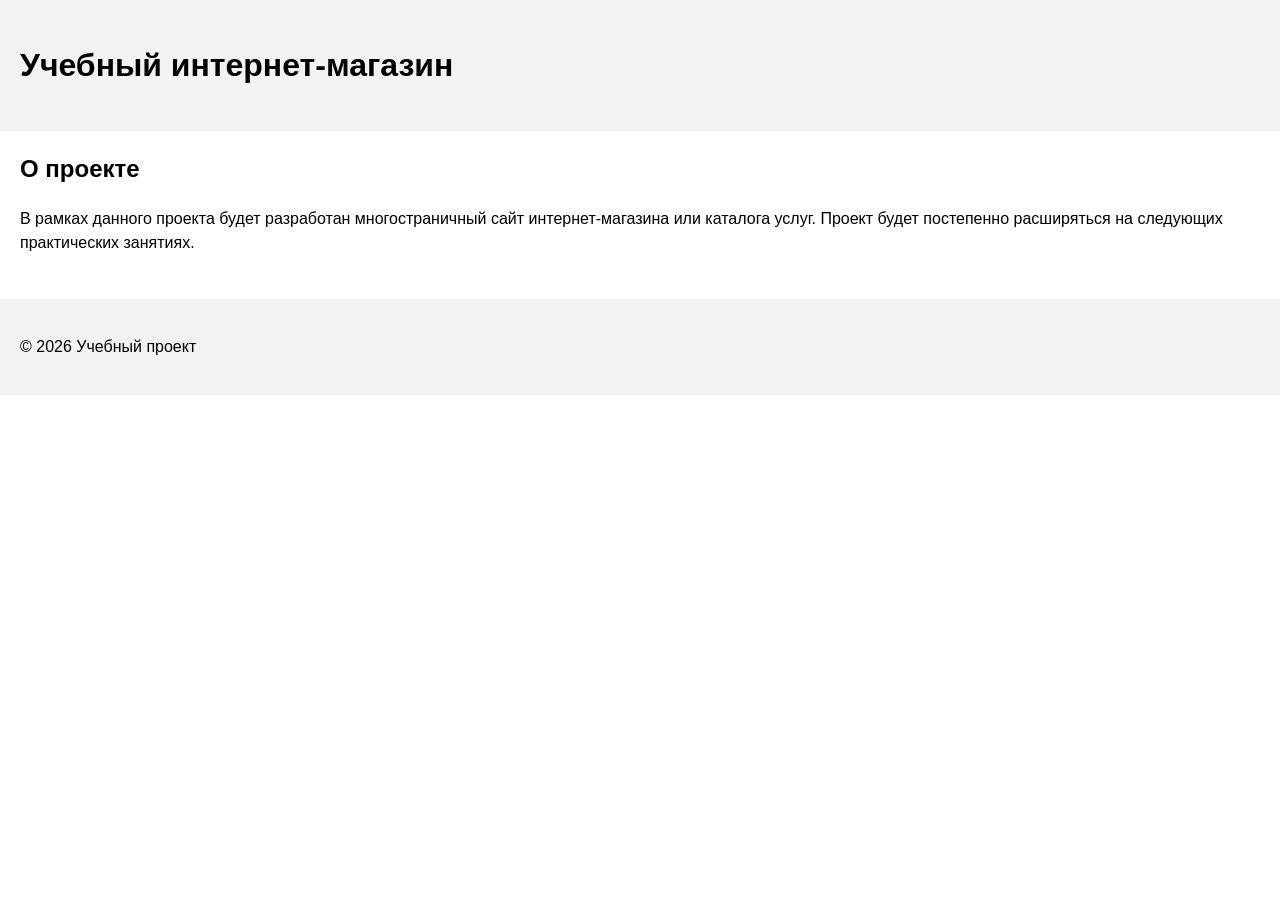
==== index.html @ 571efaf6 "feat: add project description section" ====
<!DOCTYPE html>
<html lang="ru">
<head>
  <meta charset="UTF-8">
  <meta name="viewport" content="width=device-width, initial-scale=1.0">
  <title>Каталог товаров</title>
  <link rel="stylesheet" href="css/style.css">
</head>
<body>
  <header>
    <h1>Учебный интернет-магазин</h1>
  </header>

  <main>
    <section>
        <h2>О проекте</h2>
            <p>
                В рамках данного проекта будет разработан многостраничный сайт
                интернет-магазина или каталога услуг. Проект будет постепенно
                расширяться на следующих практических занятиях.
            </p>
    </section>

  </main>

  <footer>
    <p>&copy; 2026 Учебный проект</p>
  </footer>
</body>
</html>
---- css/style.css ----
body {
  margin: 0;
  font-family: Arial, sans-serif;
  line-height: 1.5;
}

header,
main,
footer {
  padding: 20px;
}

header {
  background-color: #f2f2f2;
}

footer {
  background-color: #f2f2f2;
}

section {
  margin-bottom: 24px;
}

section h2 {
  margin-top: 0;
}
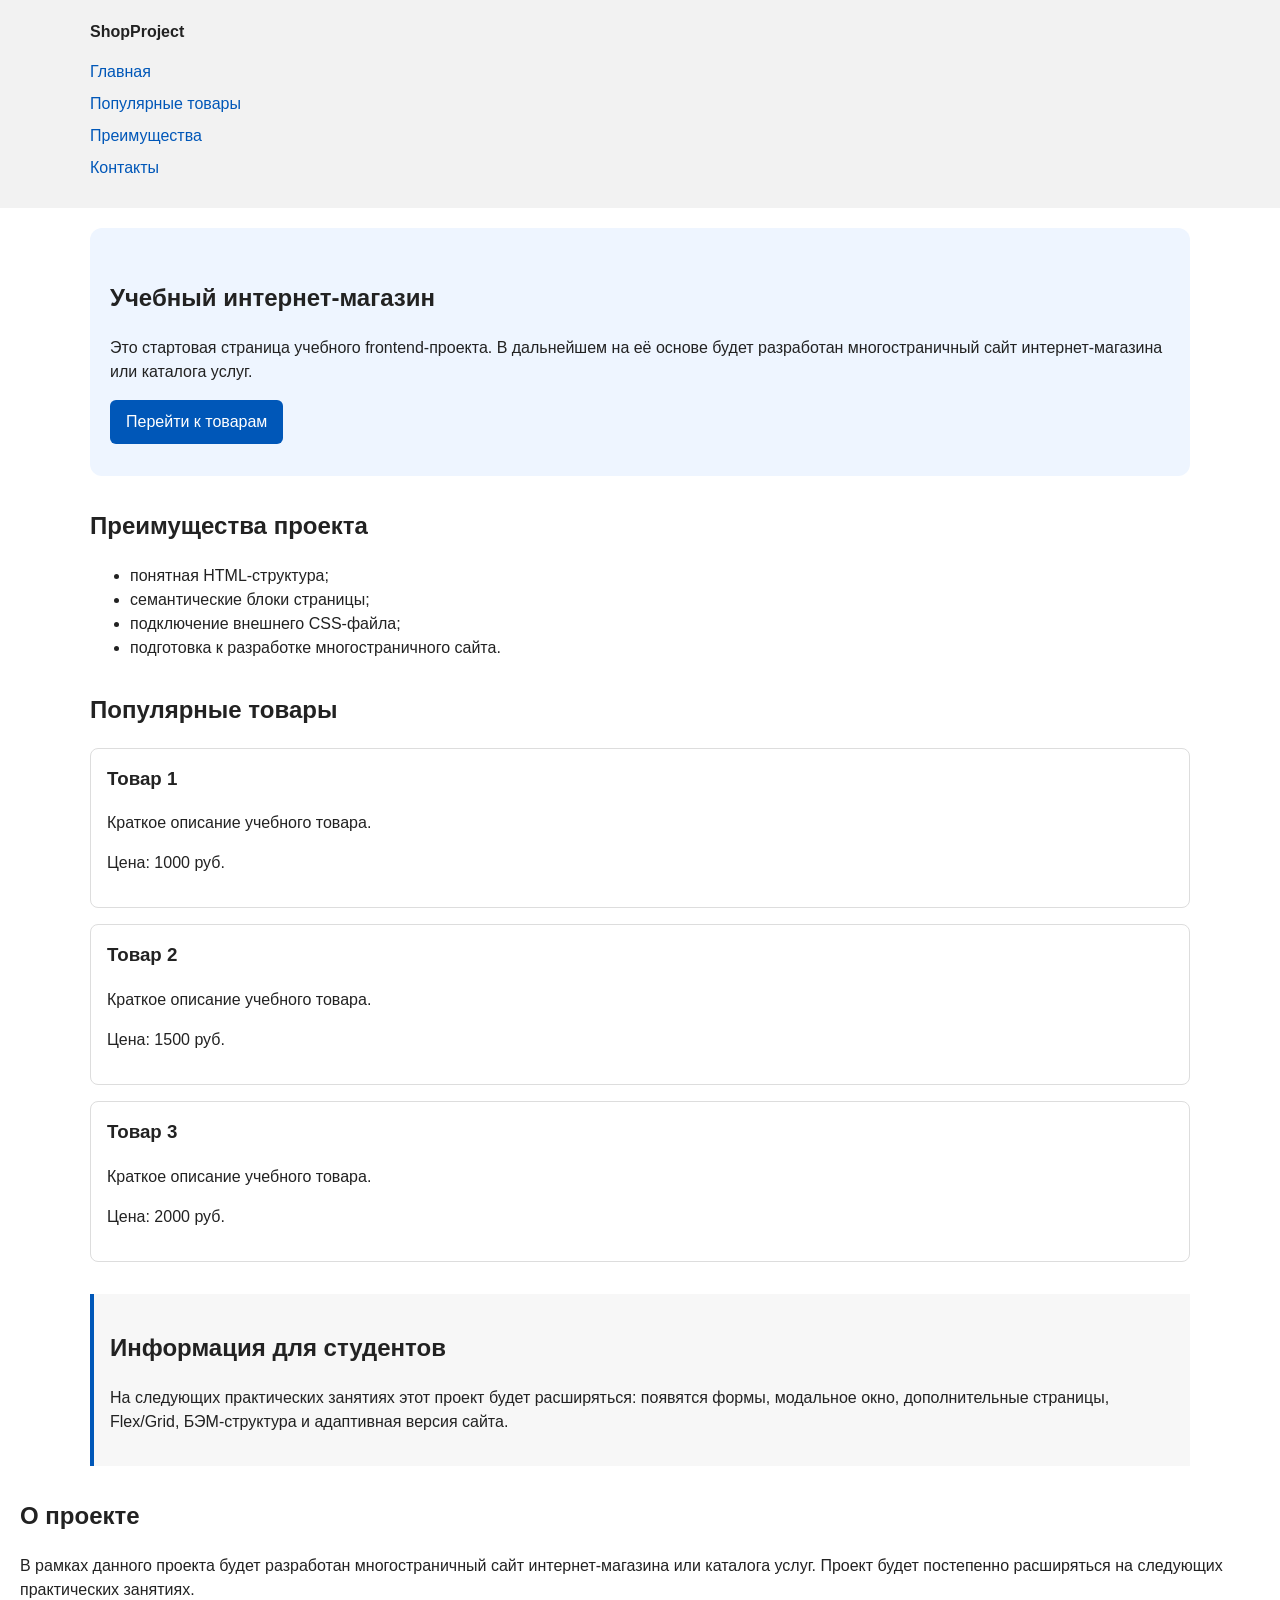
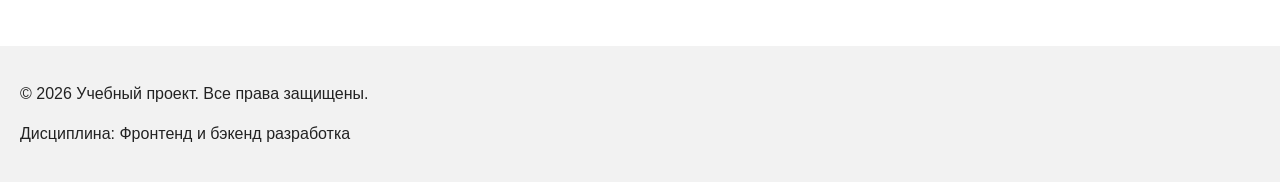
==== commit 088461f3: "feat: add semantic HTML structure and base CSS styles" ====
--- a/index.html
+++ b/index.html
@@ -7,11 +7,77 @@
   <link rel="stylesheet" href="css/style.css">
 </head>
 <body>
+
   <header>
-    <h1>Учебный интернет-магазин</h1>
+    <div class="site-header">
+      <a class="site-logo" href="index.html">ShopProject</a>
+
+      <nav class="site-nav" aria-label="Основная навигация">
+        <ul class="site-nav__list">
+          <li><a href="index.html">Главная</a></li>
+          <li><a href="#popular">Популярные товары</a></li>
+          <li><a href="#advantages">Преимущества</a></li>
+          <li><a href="#contacts">Контакты</a></li>
+        </ul>
+      </nav>
+    </div>
   </header>
 
+
   <main>
+    <section class="hero">
+      <h1>Учебный интернет-магазин</h1>
+      <p>
+        Это стартовая страница учебного frontend-проекта.
+        В дальнейшем на её основе будет разработан многостраничный сайт
+        интернет-магазина или каталога услуг.
+      </p>
+      <a class="button" href="#popular">Перейти к товарам</a>
+    </section>
+    <section class="section" id="advantages">
+      <h2>Преимущества проекта</h2>
+
+      <ul class="advantages-list">
+        <li>понятная HTML-структура;</li>
+        <li>семантические блоки страницы;</li>
+        <li>подключение внешнего CSS-файла;</li>
+        <li>подготовка к разработке многостраничного сайта.</li>
+      </ul>
+    </section>
+
+    <section class="section" id="popular">
+      <h2>Популярные товары</h2>
+
+      <article class="product-card">
+        <h3>Товар 1</h3>
+        <p>Краткое описание учебного товара.</p>
+        <p>Цена: 1000 руб.</p>
+      </article>
+
+      <article class="product-card">
+        <h3>Товар 2</h3>
+        <p>Краткое описание учебного товара.</p>
+        <p>Цена: 1500 руб.</p>
+      </article>
+
+      <article class="product-card">
+        <h3>Товар 3</h3>
+        <p>Краткое описание учебного товара.</p>
+        <p>Цена: 2000 руб.</p>
+      </article>
+    </section>
+
+    <aside class="aside-info">
+      <h2>Информация для студентов</h2>
+      <p>
+        На следующих практических занятиях этот проект будет расширяться:
+        появятся формы, модальное окно, дополнительные страницы, Flex/Grid,
+        БЭМ-структура и адаптивная версия сайта.
+      </p>
+    </aside>
+
+
+
     <section>
         <h2>О проекте</h2>
             <p>
@@ -23,8 +89,11 @@
 
   </main>
 
-  <footer>
-    <p>&copy; 2026 Учебный проект</p>
+  
+  <footer id="contacts">
+    <p>&copy; 2026 Учебный проект. Все права защищены.</p>
+    <p>Дисциплина: Фронтенд и бэкенд разработка</p>
   </footer>
+
 </body>
 </html>
--- a/css/style.css
+++ b/css/style.css
@@ -2,7 +2,14 @@
   margin: 0;
   font-family: Arial, sans-serif;
   line-height: 1.5;
+  color: #222222;
+  background-color: #ffffff;
 }
+
+* {
+  box-sizing: border-box;
+}
+
 
 header,
 main,
@@ -25,3 +32,129 @@
 section h2 {
   margin-top: 0;
 }
+
+/*
+  Ограничиваем ширину содержимого шапки,
+  чтобы оно не растягивалось слишком сильно на широких экранах.
+*/
+.site-header {
+  max-width: 1100px;
+  margin: 0 auto;
+}
+
+/*
+  Оформляем текстовый логотип.
+*/
+.site-logo {
+  font-weight: bold;
+  text-decoration: none;
+  color: #222222;
+}
+
+/*
+  Убираем стандартные отступы и маркеры списка навигации.
+*/
+.site-nav__list {
+  padding: 0;
+  margin: 16px 0 0;
+  list-style: none;
+}
+
+/*
+  Добавляем расстояние между пунктами меню.
+*/
+.site-nav__list li {
+  margin-bottom: 8px;
+}
+
+/*
+  Оформляем ссылки меню.
+*/
+.site-nav__list a {
+  color: #0057b8;
+  text-decoration: none;
+}
+
+/*
+  При наведении мыши подчёркиваем ссылку.
+  Подробно состояния интерфейса будут рассмотрены в практической работе 1.7.
+*/
+.site-nav__list a:hover {
+  text-decoration: underline;
+}
+
+/*
+  Hero-блок — первый крупный блок страницы.
+  Он визуально отделяется от остальных разделов фоном и отступами.
+*/
+.hero {
+  max-width: 1100px;
+  margin: 0 auto 32px;
+  padding: 32px 20px;
+  background-color: #eef5ff;
+  border-radius: 12px;
+}
+
+/*
+  Общий класс для разделов страницы.
+*/
+.section {
+  max-width: 1100px;
+  margin: 0 auto 32px;
+}
+
+/*
+  Убираем лишний верхний отступ у заголовков разделов.
+*/
+.section h2 {
+  margin-top: 0;
+}
+
+/*
+  Карточка товара — самостоятельный блок.
+  На следующих занятиях карточки будут доработаны и выстроены в сетку.
+*/
+.product-card {
+  margin-bottom: 16px;
+  padding: 16px;
+  border: 1px solid #dddddd;
+  border-radius: 8px;
+  background-color: #ffffff;
+}
+
+/*
+  Убираем лишний верхний отступ у заголовка карточки.
+*/
+.product-card h3 {
+  margin-top: 0;
+}
+
+/*
+  Пока это обычная ссылка, но визуально она оформляется как кнопка.
+*/
+.button {
+  display: inline-block;
+  padding: 10px 16px;
+  color: #ffffff;
+  background-color: #0057b8;
+  text-decoration: none;
+  border-radius: 6px;
+}
+
+/*
+  Простое состояние наведения для кнопки.
+*/
+.button:hover {
+  background-color: #003f86;
+}
+
+/*
+  Дополнительный информационный блок.
+*/
+.aside-info {
+  max-width: 1100px;
+  margin: 0 auto 32px;
+  padding: 16px;
+  border-left: 4px solid #0057b8;
+  background-color: #f7f7f7;
+}
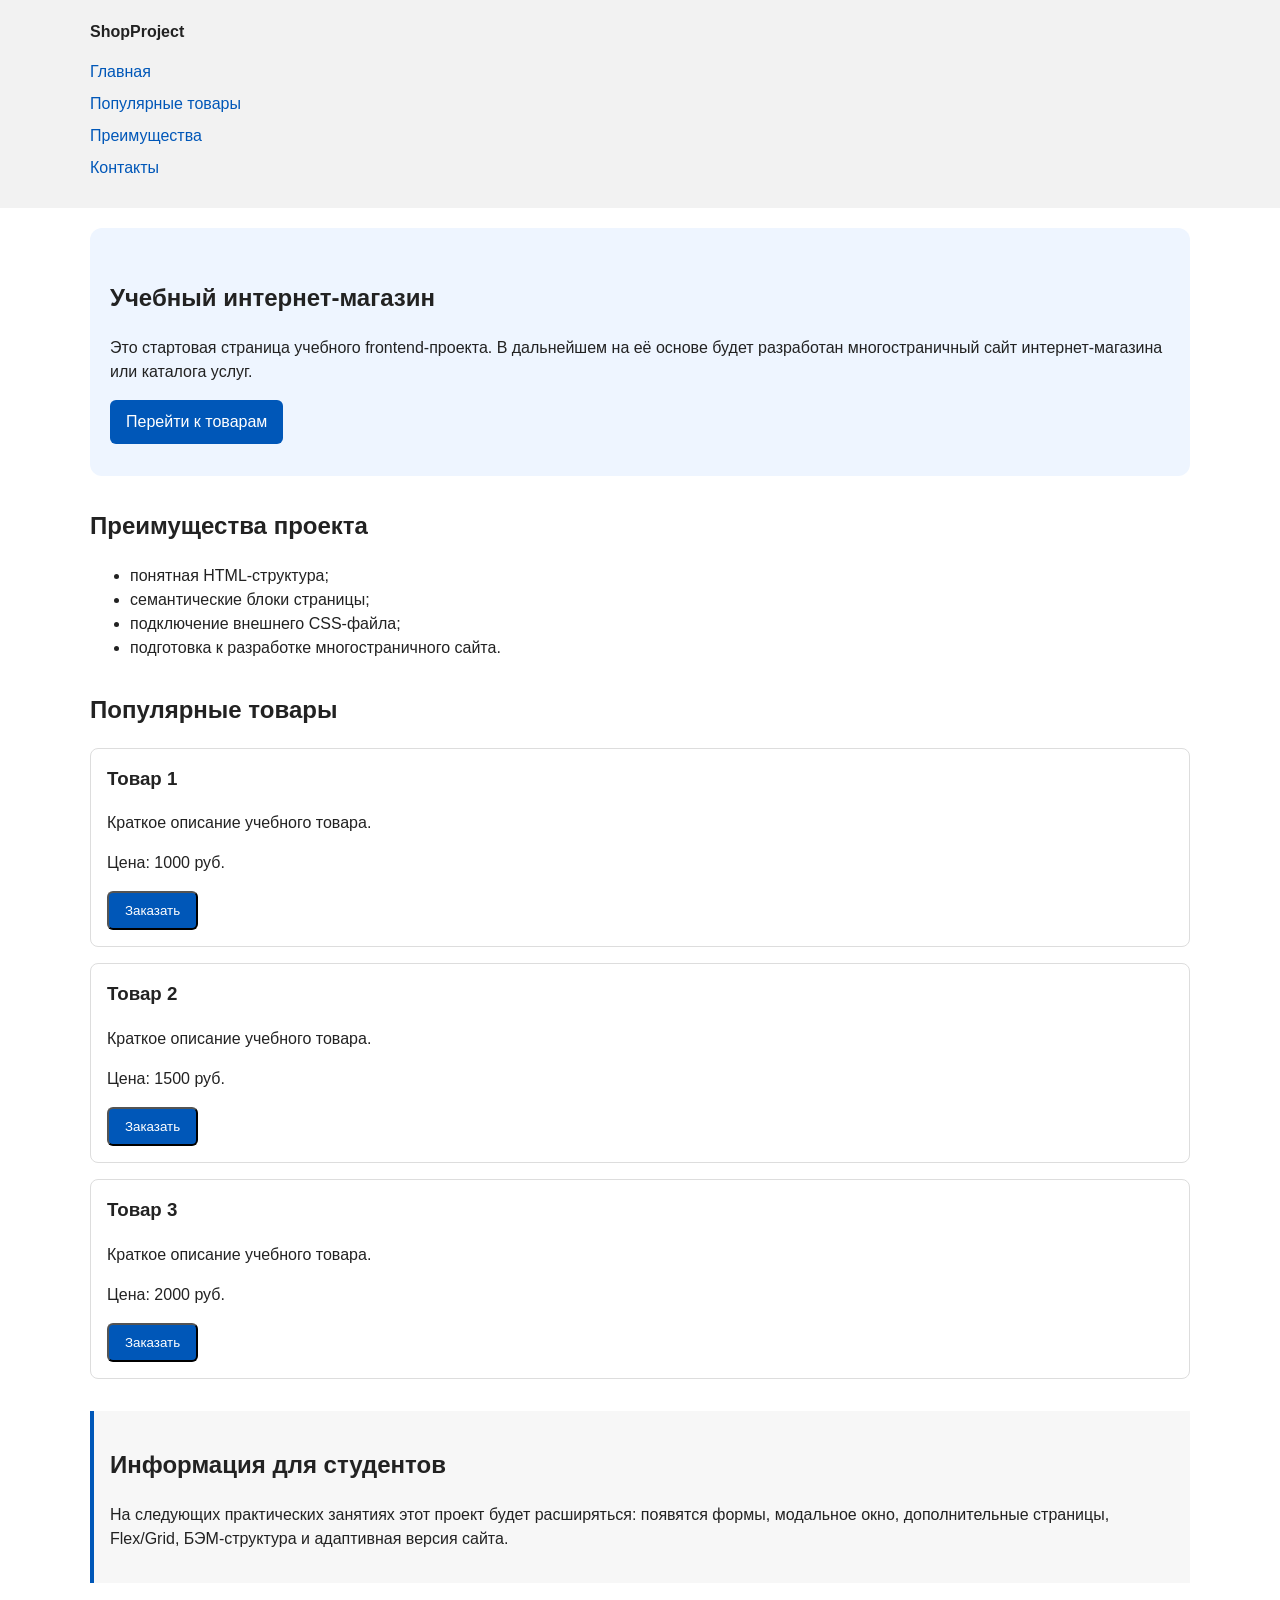
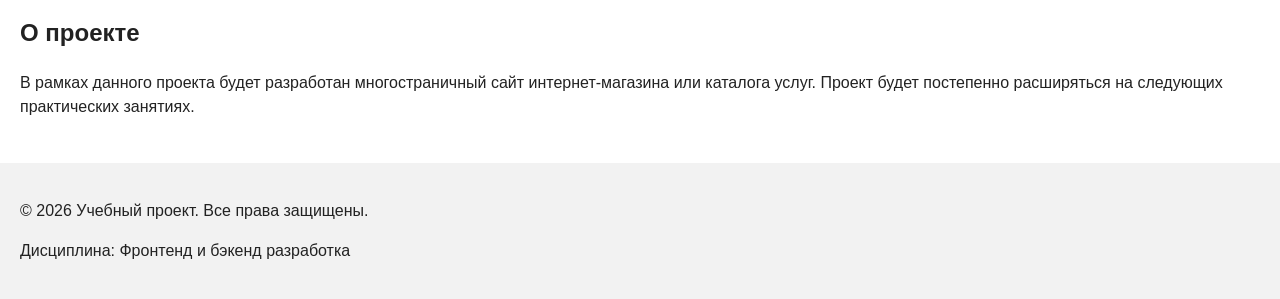
==== commit 1e37f609: "feat: add order form modal and validation" ====
--- a/index.html
+++ b/index.html
@@ -5,6 +5,7 @@
   <meta name="viewport" content="width=device-width, initial-scale=1.0">
   <title>Каталог товаров</title>
   <link rel="stylesheet" href="css/style.css">
+  <script src="js/main.js" defer></script>
 </head>
 <body>
 
@@ -34,6 +35,7 @@
       </p>
       <a class="button" href="#popular">Перейти к товарам</a>
     </section>
+    
     <section class="section" id="advantages">
       <h2>Преимущества проекта</h2>
 
@@ -52,18 +54,27 @@
         <h3>Товар 1</h3>
         <p>Краткое описание учебного товара.</p>
         <p>Цена: 1000 руб.</p>
+        <button class="button product-card__button" type="button" data-product="Товар 1">
+          Заказать
+        </button>
       </article>
 
       <article class="product-card">
         <h3>Товар 2</h3>
         <p>Краткое описание учебного товара.</p>
         <p>Цена: 1500 руб.</p>
+        <button class="button product-card__button" type="button" data-product="Товар 2">
+          Заказать
+        </button>
       </article>
 
       <article class="product-card">
         <h3>Товар 3</h3>
         <p>Краткое описание учебного товара.</p>
         <p>Цена: 2000 руб.</p>
+        <button class="button product-card__button" type="button" data-product="Товар 3">
+          Заказать
+        </button>
       </article>
     </section>
 
@@ -76,8 +87,6 @@
       </p>
     </aside>
 
-
-
     <section>
         <h2>О проекте</h2>
             <p>
@@ -89,11 +98,96 @@
 
   </main>
 
-  
   <footer id="contacts">
     <p>&copy; 2026 Учебный проект. Все права защищены.</p>
     <p>Дисциплина: Фронтенд и бэкенд разработка</p>
   </footer>
 
+  <dialog class="order-dialog" id="order-dialog" aria-labelledby="order-dialog-title">
+    <h2 id="order-dialog-title">Оформление заявки</h2>
+    <form class="order-form" id="order-form" action="#" method="post" novalidate>
+      <input id="selected-product" name="selected-product" type="hidden">
+      <div class="form-field">
+        <label for="order-name">Имя</label>
+        <input
+          id="order-name"
+          name="name"
+          type="text"
+          placeholder="Введите ваше имя"
+          minlength="2"
+          autocomplete="given-name"
+          required
+        >
+      </div>
+      <div class="form-field">
+        <label for="order-email">E-mail</label>
+        <input
+          id="order-email"
+          name="email"
+          type="email"
+          placeholder="example@mail.ru"
+          autocomplete="email"
+          required
+        >
+      </div>
+      <div class="form-field">
+        <label for="order-phone">Телефон</label>
+        <input
+          id="order-phone"
+          name="phone"
+          type="tel"
+          inputmode="tel"
+          placeholder="+7 (900) 000-00-00"
+          pattern="^\+7 \(\d{3}\) \d{3}-\d{2}-\d{2}$"
+          required
+        >
+        <small>Формат: +7 (900) 000-00-00</small>
+      </div>
+      <div class="form-field">
+        <label for="order-date">Дата связи</label>
+        <input
+          id="order-date"
+          name="date"
+          type="date"
+        >
+      </div>
+      <div class="form-field">
+        <label for="order-topic">Тема заявки</label>
+        <select id="order-topic" name="topic" required>
+          <option value="">Выберите тему</option>
+          <option value="product">Заказ товара</option>
+          <option value="consultation">Консультация</option>
+          <option value="delivery">Доставка</option>
+        </select>
+      </div>
+      <div class="form-field">
+        <label for="order-comment">Комментарий</label>
+        <textarea
+          id="order-comment"
+          name="comment"
+          rows="4"
+          placeholder="Укажите дополнительную информацию"
+        ></textarea>
+      </div>
+      <div class="form-field form-field--checkbox">
+        <label>
+          <input
+            id="order-agreement"
+            name="agreement"
+            type="checkbox"
+            required
+          >
+          Я согласен на обработку данных
+        </label>
+      </div>
+      <div class="form-actions">
+        <button type="button" id="close-order-dialog">Закрыть</button>
+        <button type="submit">Отправить заявку</button>
+      </div>
+    </form>
+  </dialog>
+  <p class="success-message" id="success-message" hidden>
+    Форма успешно отправлена!
+  </p>
 </body>
-</html>
+</html>
--- a/css/style.css
+++ b/css/style.css
@@ -10,7 +10,6 @@
   box-sizing: border-box;
 }
 
-
 header,
 main,
 footer {
@@ -77,7 +76,6 @@
 
 /*
   При наведении мыши подчёркиваем ссылку.
-  Подробно состояния интерфейса будут рассмотрены в практической работе 1.7.
 */
 .site-nav__list a:hover {
   text-decoration: underline;
@@ -112,7 +110,6 @@
 
 /*
   Карточка товара — самостоятельный блок.
-  На следующих занятиях карточки будут доработаны и выстроены в сетку.
 */
 .product-card {
   margin-bottom: 16px;
@@ -158,3 +155,109 @@
   border-left: 4px solid #0057b8;
   background-color: #f7f7f7;
 }
+
+/* =========================================
+   НИЖЕ ДОБАВЛЕННЫЙ КОД ДЛЯ 3-Й ПРАКТИКИ 
+   ========================================= */
+
+/*
+  Модальное окно.
+  Элемент dialog сам умеет открываться поверх страницы.
+*/
+.order-dialog {
+  width: min(100% - 32px, 560px);
+  padding: 24px;
+  border: none;
+  border-radius: 12px;
+}
+
+/*
+  Затемнение фона за модальным окном.
+*/
+.order-dialog::backdrop {
+  background-color: rgba(0, 0, 0, 0.5);
+}
+
+/*
+  Поле формы.
+  Каждый блок получает нижний отступ.
+*/
+.form-field {
+  margin-bottom: 16px;
+}
+
+/*
+  Подпись поля.
+*/
+.form-field label {
+  display: block;
+  margin-bottom: 6px;
+}
+
+/*
+  Основные поля формы.
+*/
+.form-field input,
+.form-field select,
+.form-field textarea {
+  width: 100%;
+  padding: 10px 12px;
+  border: 1px solid #cccccc;
+  border-radius: 6px;
+  font: inherit;
+}
+
+/*
+  Checkbox не должен занимать всю ширину.
+*/
+.form-field input[type="checkbox"] {
+  width: auto;
+}
+
+/*
+  Подсказка под полем телефона.
+*/
+.form-field small {
+  display: block;
+  margin-top: 4px;
+  color: #666666;
+}
+
+/*
+  Видимый фокус для клавиатурной навигации.
+*/
+.form-field input:focus-visible,
+.form-field select:focus-visible,
+.form-field textarea:focus-visible,
+.form-actions button:focus-visible {
+  outline: 2px solid #0057b8;
+  outline-offset: 2px;
+}
+
+/*
+  Подсветка ошибочных полей.
+  Атрибут aria-invalid будет добавляться через JavaScript.
+*/
+[aria-invalid="true"] {
+  border-color: #b00020;
+}
+
+/*
+  Кнопки формы.
+*/
+.form-actions {
+  display: flex;
+  gap: 12px;
+  margin-top: 20px;
+}
+
+/*
+  Сообщение об успешной отправке.
+*/
+.success-message {
+  max-width: 1100px;
+  margin: 24px auto;
+  padding: 16px;
+  border-left: 4px solid #168a2f;
+  background-color: #eefaf0;
+}
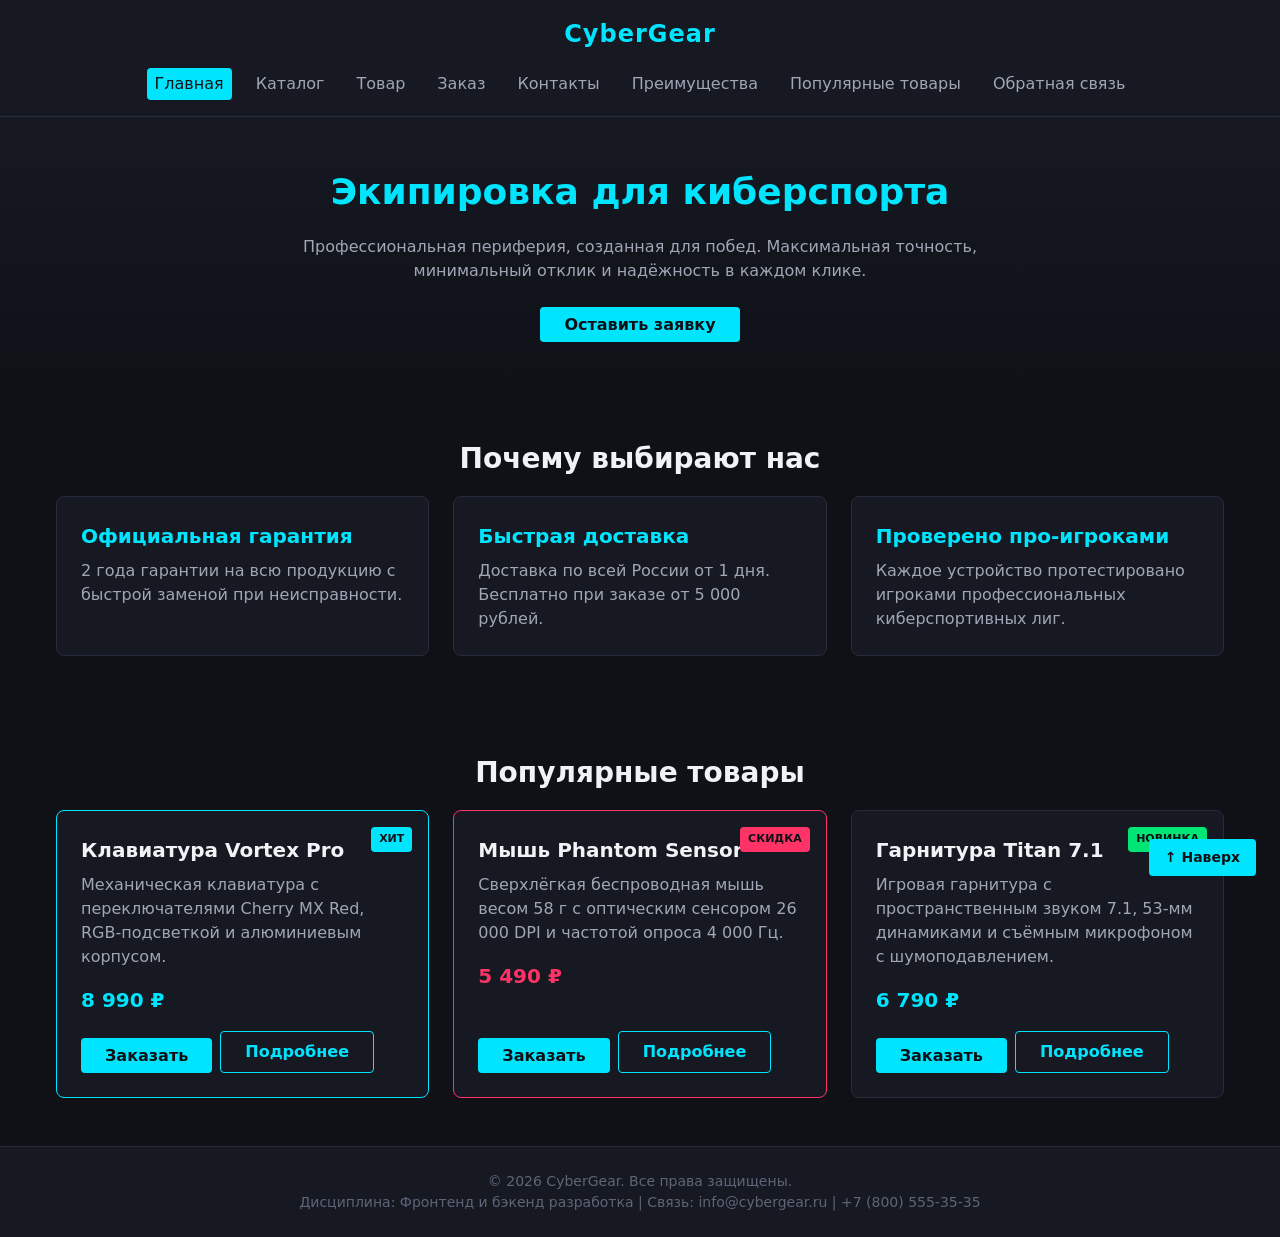
==== commit cb6d7e1b: "fix: prepare HTML CSS project for submission" ====
--- a/index.html
+++ b/index.html
@@ -3,191 +3,145 @@
 <head>
   <meta charset="UTF-8">
   <meta name="viewport" content="width=device-width, initial-scale=1.0">
-  <title>Каталог товаров</title>
+  <meta name="description" content="Интернет-магазин профессиональной игровой периферии CyberGear. Клавиатуры, мыши и гарнитуры для киберспорта.">
+  <meta property="og:type" content="website">
+  <meta property="og:title" content="CyberGear — Магазин игровой периферии">
+  <meta property="og:description" content="Профессиональная периферия для геймеров и киберспортсменов.">
+  <meta property="og:image" content="https://mirea-albert.github.io/kr1-html-css-shop/images/preview.jpg">
+  <title>CyberGear — Главная</title>
   <link rel="stylesheet" href="css/style.css">
-  <script src="js/main.js" defer></script>
 </head>
-<body>
-
-  <header>
-    <div class="site-header">
-      <a class="site-logo" href="index.html">ShopProject</a>
-
+<body id="top">
+  <header class="site-header">
+    <div class="site-header__inner">
+      <a class="site-header__logo" href="index.html">CyberGear</a>
       <nav class="site-nav" aria-label="Основная навигация">
         <ul class="site-nav__list">
-          <li><a href="index.html">Главная</a></li>
-          <li><a href="#popular">Популярные товары</a></li>
-          <li><a href="#advantages">Преимущества</a></li>
-          <li><a href="#contacts">Контакты</a></li>
+          <li class="site-nav__item"><a class="site-nav__link site-nav__link--active" href="index.html">Главная</a></li>
+          <li class="site-nav__item"><a class="site-nav__link" href="catalog.html">Каталог</a></li>
+          <li class="site-nav__item"><a class="site-nav__link" href="product.html">Товар</a></li>
+          <li class="site-nav__item"><a class="site-nav__link" href="order.html">Заказ</a></li>
+          <li class="site-nav__item"><a class="site-nav__link" href="contacts.html">Контакты</a></li>
+          <li class="site-nav__item"><a class="site-nav__link" href="index.html#advantages">Преимущества</a></li>
+          <li class="site-nav__item"><a class="site-nav__link" href="index.html#popular">Популярные товары</a></li>
+          <li class="site-nav__item"><a class="site-nav__link" href="index.html#contacts">Обратная связь</a></li>
         </ul>
       </nav>
     </div>
   </header>
 
-
   <main>
     <section class="hero">
-      <h1>Учебный интернет-магазин</h1>
-      <p>
-        Это стартовая страница учебного frontend-проекта.
-        В дальнейшем на её основе будет разработан многостраничный сайт
-        интернет-магазина или каталога услуг.
-      </p>
-      <a class="button" href="#popular">Перейти к товарам</a>
+      <div class="hero__inner">
+        <h1 class="hero__title">Экипировка для киберспорта</h1>
+        <p class="hero__description">Профессиональная периферия, созданная для побед. Максимальная точность, минимальный отклик и надёжность в каждом клике.</p>
+        <button class="button button--primary hero__button" type="button" id="open-modal-hero">Оставить заявку</button>
+      </div>
     </section>
-    
+
     <section class="section" id="advantages">
-      <h2>Преимущества проекта</h2>
-
-      <ul class="advantages-list">
-        <li>понятная HTML-структура;</li>
-        <li>семантические блоки страницы;</li>
-        <li>подключение внешнего CSS-файла;</li>
-        <li>подготовка к разработке многостраничного сайта.</li>
-      </ul>
+      <h2 class="section__title">Почему выбирают нас</h2>
+      <div class="advantages-grid">
+        <article class="advantage-card">
+          <h3 class="advantage-card__title">Официальная гарантия</h3>
+          <p class="advantage-card__description">2 года гарантии на всю продукцию с быстрой заменой при неисправности.</p>
+        </article>
+        <article class="advantage-card">
+          <h3 class="advantage-card__title">Быстрая доставка</h3>
+          <p class="advantage-card__description">Доставка по всей России от 1 дня. Бесплатно при заказе от 5 000 рублей.</p>
+        </article>
+        <article class="advantage-card">
+          <h3 class="advantage-card__title">Проверено про-игроками</h3>
+          <p class="advantage-card__description">Каждое устройство протестировано игроками профессиональных киберспортивных лиг.</p>
+        </article>
+      </div>
     </section>
 
     <section class="section" id="popular">
-      <h2>Популярные товары</h2>
-
-      <article class="product-card">
-        <h3>Товар 1</h3>
-        <p>Краткое описание учебного товара.</p>
-        <p>Цена: 1000 руб.</p>
-        <button class="button product-card__button" type="button" data-product="Товар 1">
-          Заказать
-        </button>
-      </article>
-
-      <article class="product-card">
-        <h3>Товар 2</h3>
-        <p>Краткое описание учебного товара.</p>
-        <p>Цена: 1500 руб.</p>
-        <button class="button product-card__button" type="button" data-product="Товар 2">
-          Заказать
-        </button>
-      </article>
-
-      <article class="product-card">
-        <h3>Товар 3</h3>
-        <p>Краткое описание учебного товара.</p>
-        <p>Цена: 2000 руб.</p>
-        <button class="button product-card__button" type="button" data-product="Товар 3">
-          Заказать
-        </button>
-      </article>
+      <h2 class="section__title">Популярные товары</h2>
+      <div class="products-grid">
+        <article class="product-card product-card--featured">
+          <span class="product-card__badge product-card__badge--hit">Хит</span>
+          <h3 class="product-card__title">Клавиатура Vortex Pro</h3>
+          <p class="product-card__description">Механическая клавиатура с переключателями Cherry MX Red, RGB-подсветкой и алюминиевым корпусом.</p>
+          <p class="product-card__price">8 990 &#8381;</p>
+          <div class="product-card__actions">
+            <button class="button button--primary product-card__button" type="button" data-product="Клавиатура Vortex Pro">Заказать</button>
+            <a class="button button--secondary" href="product.html">Подробнее</a>
+          </div>
+        </article>
+        <article class="product-card product-card--discount">
+          <span class="product-card__badge">Скидка</span>
+          <h3 class="product-card__title">Мышь Phantom Sensor</h3>
+          <p class="product-card__description">Сверхлёгкая беспроводная мышь весом 58 г с оптическим сенсором 26 000 DPI и частотой опроса 4 000 Гц.</p>
+          <p class="product-card__price">5 490 &#8381;</p>
+          <div class="product-card__actions">
+            <button class="button button--primary product-card__button" type="button" data-product="Мышь Phantom Sensor">Заказать</button>
+            <a class="button button--secondary" href="product.html">Подробнее</a>
+          </div>
+        </article>
+        <article class="product-card">
+          <span class="product-card__badge product-card__badge--new">Новинка</span>
+          <h3 class="product-card__title">Гарнитура Titan 7.1</h3>
+          <p class="product-card__description">Игровая гарнитура с пространственным звуком 7.1, 53-мм динамиками и съёмным микрофоном с шумоподавлением.</p>
+          <p class="product-card__price">6 790 &#8381;</p>
+          <div class="product-card__actions">
+            <button class="button button--primary product-card__button" type="button" data-product="Гарнитура Titan 7.1">Заказать</button>
+            <a class="button button--secondary" href="product.html">Подробнее</a>
+          </div>
+        </article>
+      </div>
     </section>
-
-    <aside class="aside-info">
-      <h2>Информация для студентов</h2>
-      <p>
-        На следующих практических занятиях этот проект будет расширяться:
-        появятся формы, модальное окно, дополнительные страницы, Flex/Grid,
-        БЭМ-структура и адаптивная версия сайта.
-      </p>
-    </aside>
-
-    <section>
-        <h2>О проекте</h2>
-            <p>
-                В рамках данного проекта будет разработан многостраничный сайт
-                интернет-магазина или каталога услуг. Проект будет постепенно
-                расширяться на следующих практических занятиях.
-            </p>
-    </section>
-
   </main>
 
-  <footer id="contacts">
-    <p>&copy; 2026 Учебный проект. Все права защищены.</p>
-    <p>Дисциплина: Фронтенд и бэкенд разработка</p>
+  <footer class="site-footer" id="contacts">
+    <div class="site-footer__inner">
+      <p class="site-footer__copy">&copy; 2026 CyberGear. Все права защищены.</p>
+      <p class="site-footer__info">Дисциплина: Фронтенд и бэкенд разработка | Связь: info@cybergear.ru | +7 (800) 555-35-35</p>
+    </div>
   </footer>
 
+  <a class="back-to-top" href="#top" aria-label="Наверх">↑ Наверх</a>
+
   <dialog class="order-dialog" id="order-dialog" aria-labelledby="order-dialog-title">
-    <h2 id="order-dialog-title">Оформление заявки</h2>
-    <form class="order-form" id="order-form" action="#" method="post" novalidate>
-      <input id="selected-product" name="selected-product" type="hidden">
-      <div class="form-field">
-        <label for="order-name">Имя</label>
-        <input
-          id="order-name"
-          name="name"
-          type="text"
-          placeholder="Введите ваше имя"
-          minlength="2"
-          autocomplete="given-name"
-          required
-        >
-      </div>
-      <div class="form-field">
-        <label for="order-email">E-mail</label>
-        <input
-          id="order-email"
-          name="email"
-          type="email"
-          placeholder="example@mail.ru"
-          autocomplete="email"
-          required
-        >
-      </div>
-      <div class="form-field">
-        <label for="order-phone">Телефон</label>
-        <input
-          id="order-phone"
-          name="phone"
-          type="tel"
-          inputmode="tel"
-          placeholder="+7 (900) 000-00-00"
-          pattern="^\+7 \(\d{3}\) \d{3}-\d{2}-\d{2}$"
-          required
-        >
-        <small>Формат: +7 (900) 000-00-00</small>
-      </div>
-      <div class="form-field">
-        <label for="order-date">Дата связи</label>
-        <input
-          id="order-date"
-          name="date"
-          type="date"
-        >
-      </div>
-      <div class="form-field">
-        <label for="order-topic">Тема заявки</label>
-        <select id="order-topic" name="topic" required>
-          <option value="">Выберите тему</option>
-          <option value="product">Заказ товара</option>
-          <option value="consultation">Консультация</option>
-          <option value="delivery">Доставка</option>
-        </select>
-      </div>
-      <div class="form-field">
-        <label for="order-comment">Комментарий</label>
-        <textarea
-          id="order-comment"
-          name="comment"
-          rows="4"
-          placeholder="Укажите дополнительную информацию"
-        ></textarea>
-      </div>
-      <div class="form-field form-field--checkbox">
-        <label>
-          <input
-            id="order-agreement"
-            name="agreement"
-            type="checkbox"
-            required
-          >
-          Я согласен на обработку данных
-        </label>
-      </div>
-      <div class="form-actions">
-        <button type="button" id="close-order-dialog">Закрыть</button>
-        <button type="submit">Отправить заявку</button>
-      </div>
-    </form>
+    <div class="order-dialog__content">
+      <button class="order-dialog__close" type="button" id="close-order-dialog" aria-label="Закрыть модальное окно">&times;</button>
+      <h2 class="order-dialog__title" id="order-dialog-title">Оформить заявку</h2>
+      <form class="order-form" id="order-form" novalidate>
+        <div class="order-form__field">
+          <label class="order-form__label" for="order-name">Ваше имя *</label>
+          <input class="order-form__input" type="text" id="order-name" name="name" placeholder="Иван Иванов" required>
+        </div>
+        <div class="order-form__field">
+          <label class="order-form__label" for="order-email">Электронная почта *</label>
+          <input class="order-form__input" type="email" id="order-email" name="email" placeholder="ivan@example.com" required>
+        </div>
+        <div class="order-form__field">
+          <label class="order-form__label" for="order-phone">Телефон *</label>
+          <input class="order-form__input" type="tel" id="order-phone" name="phone" placeholder="+7 (999) 123-45-67" required>
+        </div>
+        <div class="order-form__field">
+          <label class="order-form__label" for="order-product">Интересующий товар</label>
+          <input class="order-form__input" type="text" id="order-product" name="product" readonly>
+        </div>
+        <div class="order-form__field">
+          <label class="order-form__label" for="order-comment">Комментарий к заказу</label>
+          <textarea class="order-form__textarea" id="order-comment" name="comment" rows="3" placeholder="Укажите пожелания или адрес доставки"></textarea>
+        </div>
+        <div class="order-form__field order-form__field--checkbox">
+          <label class="order-form__checkbox-label" for="order-agreement">
+            <input class="order-form__checkbox" type="checkbox" id="order-agreement" name="agreement" required>
+            Я согласен на обработку персональных данных *
+          </label>
+        </div>
+        <div class="form-status" id="form-status" aria-live="polite"></div>
+        <div class="order-form__actions">
+          <button class="button button--primary" type="submit">Отправить заявку</button>
+        </div>
+      </form>
+    </div>
   </dialog>
-  <p class="success-message" id="success-message" hidden>
-    Форма успешно отправлена!
-  </p>
+
+  <script src="js/main.js"></script>
 </body>
 </html>
--- a/css/style.css
+++ b/css/style.css
@@ -1,263 +1,624 @@
+:root {
+  --bg-primary: #0f1117;
+  --bg-secondary: #161922;
+  --bg-tertiary: #1e2230;
+  --accent-primary: #00e5ff;
+  --accent-hover: #00b4d8;
+  --accent-danger: #ff3366;
+  --text-primary: #f0f2f5;
+  --text-secondary: #a0a6b5;
+  --text-muted: #5e6577;
+  --border-color: #262b3d;
+  --success: #00e676;
+  --max-width: 1200px;
+  --radius-sm: 4px;
+  --radius-md: 8px;
+  --radius-lg: 12px;
+  --space-xs: 4px;
+  --space-sm: 8px;
+  --space-md: 16px;
+  --space-lg: 24px;
+  --space-xl: 48px;
+  --font-family: 'Segoe UI', system-ui, -apple-system, sans-serif;
+  --font-size-base: 16px;
+  --font-size-sm: 14px;
+  --font-size-lg: 20px;
+  --font-size-h1: 36px;
+  --font-size-h2: 28px;
+  --font-size-h3: 20px;
+  --line-height-base: 1.5;
+  --transition-fast: 0.2s ease;
+}
+
+*,
+*::before,
+*::after {
+  box-sizing: border-box;
+  margin: 0;
+  padding: 0;
+}
+
+html {
+  scroll-behavior: smooth;
+}
+
 body {
-  margin: 0;
-  font-family: Arial, sans-serif;
-  line-height: 1.5;
-  color: #222222;
-  background-color: #ffffff;
-}
-
-* {
-  box-sizing: border-box;
-}
-
-header,
-main,
-footer {
-  padding: 20px;
-}
-
-header {
-  background-color: #f2f2f2;
-}
-
-footer {
-  background-color: #f2f2f2;
-}
-
-section {
-  margin-bottom: 24px;
-}
-
-section h2 {
-  margin-top: 0;
-}
-
-/*
-  Ограничиваем ширину содержимого шапки,
-  чтобы оно не растягивалось слишком сильно на широких экранах.
-*/
+  font-family: var(--font-family);
+  font-size: var(--font-size-base);
+  line-height: var(--line-height-base);
+  color: var(--text-primary);
+  background-color: var(--bg-primary);
+  min-height: 100vh;
+  display: flex;
+  flex-direction: column;
+}
+
+:target {
+  outline: 2px dashed var(--accent-primary);
+  outline-offset: 4px;
+}
+
+/* Шапка и навигация (БЭМ + Flexbox) */
 .site-header {
-  max-width: 1100px;
+  background-color: var(--bg-secondary);
+  border-bottom: 1px solid var(--border-color);
+}
+
+.site-header__inner {
+  max-width: var(--max-width);
   margin: 0 auto;
-}
-
-/*
-  Оформляем текстовый логотип.
-*/
-.site-logo {
-  font-weight: bold;
+  padding: var(--space-md);
+  display: flex;
+  flex-direction: column;
+  align-items: center;
+  gap: var(--space-md);
+}
+
+.site-header__logo {
+  font-size: 24px;
+  font-weight: 700;
+  color: var(--accent-primary);
   text-decoration: none;
-  color: #222222;
-}
-
-/*
-  Убираем стандартные отступы и маркеры списка навигации.
-*/
+  letter-spacing: 1px;
+}
+
 .site-nav__list {
-  padding: 0;
-  margin: 16px 0 0;
+  display: flex;
+  flex-wrap: wrap;
+  justify-content: center;
+  align-items: center;
+  gap: var(--space-md);
   list-style: none;
 }
 
-/*
-  Добавляем расстояние между пунктами меню.
-*/
-.site-nav__list li {
-  margin-bottom: 8px;
-}
-
-/*
-  Оформляем ссылки меню.
-*/
-.site-nav__list a {
-  color: #0057b8;
+.site-nav__link {
+  display: inline-block;
+  padding: var(--space-xs) var(--space-sm);
+  color: var(--text-secondary);
   text-decoration: none;
-}
-
-/*
-  При наведении мыши подчёркиваем ссылку.
-*/
-.site-nav__list a:hover {
+  border-radius: var(--radius-sm);
+  transition: color var(--transition-fast), background-color var(--transition-fast);
+}
+
+.site-nav__link:hover {
+  color: var(--accent-primary);
+  background-color: var(--bg-tertiary);
+}
+
+.site-nav__link:focus-visible {
+  outline: 2px solid var(--accent-primary);
+  outline-offset: 3px;
+}
+
+.site-nav__link--active {
+  color: var(--bg-primary);
+  background-color: var(--accent-primary);
+}
+
+/* Хлебные крошки (БЭМ) */
+.breadcrumbs {
+  max-width: var(--max-width);
+  margin: var(--space-md) auto;
+  padding: 0 var(--space-md);
+  font-size: var(--font-size-sm);
+  color: var(--text-muted);
+}
+
+.breadcrumbs__link {
+  color: var(--accent-primary);
+  text-decoration: none;
+}
+
+.breadcrumbs__link:hover {
   text-decoration: underline;
 }
 
-/*
-  Hero-блок — первый крупный блок страницы.
-  Он визуально отделяется от остальных разделов фоном и отступами.
-*/
-.hero {
-  max-width: 1100px;
-  margin: 0 auto 32px;
-  padding: 32px 20px;
-  background-color: #eef5ff;
-  border-radius: 12px;
-}
-
-/*
-  Общий класс для разделов страницы.
-*/
-.section {
-  max-width: 1100px;
-  margin: 0 auto 32px;
-}
-
-/*
-  Убираем лишний верхний отступ у заголовков разделов.
-*/
-.section h2 {
-  margin-top: 0;
-}
-
-/*
-  Карточка товара — самостоятельный блок.
-*/
-.product-card {
-  margin-bottom: 16px;
-  padding: 16px;
-  border: 1px solid #dddddd;
-  border-radius: 8px;
-  background-color: #ffffff;
-}
-
-/*
-  Убираем лишний верхний отступ у заголовка карточки.
-*/
-.product-card h3 {
-  margin-top: 0;
-}
-
-/*
-  Пока это обычная ссылка, но визуально она оформляется как кнопка.
-*/
+.breadcrumbs__current::before {
+  content: " / ";
+  color: var(--text-muted);
+}
+
+/* Кнопки (БЭМ + Состояния) */
 .button {
   display: inline-block;
-  padding: 10px 16px;
-  color: #ffffff;
-  background-color: #0057b8;
+  padding: var(--space-sm) var(--space-lg);
+  font-family: inherit;
+  font-size: var(--font-size-base);
+  font-weight: 600;
+  text-align: center;
   text-decoration: none;
-  border-radius: 6px;
-}
-
-/*
-  Простое состояние наведения для кнопки.
-*/
-.button:hover {
-  background-color: #003f86;
-}
-
-/*
-  Дополнительный информационный блок.
-*/
-.aside-info {
-  max-width: 1100px;
-  margin: 0 auto 32px;
-  padding: 16px;
-  border-left: 4px solid #0057b8;
-  background-color: #f7f7f7;
-}
-
-/* =========================================
-   НИЖЕ ДОБАВЛЕННЫЙ КОД ДЛЯ 3-Й ПРАКТИКИ 
-   ========================================= */
-
-/*
-  Модальное окно.
-  Элемент dialog сам умеет открываться поверх страницы.
-*/
+  border: none;
+  border-radius: var(--radius-sm);
+  cursor: pointer;
+  transition: background-color var(--transition-fast), color var(--transition-fast);
+}
+
+.button--primary {
+  background-color: var(--accent-primary);
+  color: var(--bg-primary);
+}
+
+.button--primary:hover {
+  background-color: var(--accent-hover);
+}
+
+.button--secondary {
+  background-color: transparent;
+  color: var(--accent-primary);
+  border: 1px solid var(--accent-primary);
+}
+
+.button--secondary:hover {
+  background-color: var(--accent-primary);
+  color: var(--bg-primary);
+}
+
+.button:focus-visible {
+  outline: 2px solid var(--accent-primary);
+  outline-offset: 3px;
+}
+
+button:disabled,
+.button--disabled {
+  opacity: 0.6;
+  cursor: not-allowed;
+}
+
+/* Секции и сетка */
+main {
+  flex: 1;
+}
+
+.section {
+  max-width: var(--max-width);
+  margin: 0 auto;
+  padding: var(--space-xl) var(--space-md);
+}
+
+.section__title {
+  font-size: var(--font-size-h2);
+  margin-bottom: var(--space-md);
+  text-align: center;
+}
+
+.section__description {
+  text-align: center;
+  color: var(--text-secondary);
+  margin-bottom: var(--space-lg);
+}
+
+.hero {
+  background: linear-gradient(180deg, var(--bg-secondary) 0%, var(--bg-primary) 100%);
+  padding: var(--space-xl) var(--space-md);
+  text-align: center;
+}
+
+.hero__inner {
+  max-width: 700px;
+  margin: 0 auto;
+}
+
+.hero__title {
+  font-size: var(--font-size-h1);
+  color: var(--accent-primary);
+  margin-bottom: var(--space-md);
+}
+
+.hero__description {
+  color: var(--text-secondary);
+  margin-bottom: var(--space-lg);
+}
+
+.advantages-grid,
+.products-grid {
+  display: grid;
+  grid-template-columns: repeat(auto-fit, minmax(280px, 1fr));
+  gap: var(--space-lg);
+}
+
+.advantage-card {
+  background-color: var(--bg-secondary);
+  border: 1px solid var(--border-color);
+  border-radius: var(--radius-md);
+  padding: var(--space-lg);
+}
+
+.advantage-card__title {
+  font-size: var(--font-size-h3);
+  color: var(--accent-primary);
+  margin-bottom: var(--space-sm);
+}
+
+.advantage-card__description {
+  color: var(--text-secondary);
+}
+
+/* Карточки товаров (БЭМ + Flexbox + Позиционирование) */
+.product-card {
+  position: relative;
+  background-color: var(--bg-secondary);
+  border: 1px solid var(--border-color);
+  border-radius: var(--radius-md);
+  padding: var(--space-lg);
+  display: flex;
+  flex-direction: column;
+  gap: var(--space-sm);
+  transition: border-color var(--transition-fast);
+}
+
+.product-card:hover {
+  border-color: var(--accent-primary);
+}
+
+.product-card--featured {
+  border-color: var(--accent-primary);
+}
+
+.product-card--discount {
+  border-color: var(--accent-danger);
+}
+
+.product-card__badge {
+  position: absolute;
+  top: var(--space-md);
+  right: var(--space-md);
+  padding: 4px 8px;
+  font-size: 11px;
+  font-weight: 700;
+  text-transform: uppercase;
+  color: var(--bg-primary);
+  background-color: var(--accent-danger);
+  border-radius: var(--radius-sm);
+  z-index: 2;
+}
+
+.product-card__badge--hit {
+  background-color: var(--accent-primary);
+}
+
+.product-card__badge--new {
+  background-color: var(--success);
+}
+
+.product-card__title {
+  font-size: var(--font-size-h3);
+  padding-right: 50px;
+}
+
+.product-card__description {
+  color: var(--text-secondary);
+}
+
+.product-card__price {
+  font-size: var(--font-size-lg);
+  font-weight: 700;
+  color: var(--accent-primary);
+  margin: var(--space-sm) 0;
+}
+
+.product-card--discount .product-card__price {
+  color: var(--accent-danger);
+}
+
+.product-card__actions {
+  display: flex;
+  gap: var(--space-sm);
+  margin-top: auto;
+}
+
+.product-card__button {
+  margin-top: auto;
+  align-self: flex-start;
+}
+
+/* Раскладка каталога (CSS Grid + sticky-фильтр) */
+.catalog-layout {
+  max-width: var(--max-width);
+  margin: 0 auto var(--space-xl);
+  padding: 0 var(--space-md);
+  display: grid;
+  grid-template-columns: 260px 1fr;
+  grid-template-areas: "filters products";
+  gap: var(--space-lg);
+  align-items: start;
+}
+
+.catalog-filters {
+  grid-area: filters;
+  position: sticky;
+  top: var(--space-md);
+  background-color: var(--bg-secondary);
+  border: 1px solid var(--border-color);
+  border-radius: var(--radius-md);
+  padding: var(--space-md);
+}
+
+.catalog-filters__title {
+  margin-bottom: var(--space-md);
+}
+
+.catalog-products {
+  grid-area: products;
+}
+
+.filters-form {
+  display: grid;
+  gap: var(--space-md);
+}
+
+.filters-form__fieldset {
+  border: 1px solid var(--border-color);
+  border-radius: var(--radius-sm);
+  padding: var(--space-md);
+}
+
+.filters-form__legend {
+  color: var(--accent-primary);
+  font-weight: 600;
+}
+
+.filters-form__label {
+  display: block;
+  margin-top: var(--space-xs);
+  color: var(--text-secondary);
+}
+
+.filters-form__input {
+  width: 100%;
+  padding: var(--space-xs) var(--space-sm);
+  background-color: var(--bg-primary);
+  border: 1px solid var(--border-color);
+  border-radius: var(--radius-sm);
+  color: var(--text-primary);
+}
+
+/* Страница товара и Таблица характеристик */
+.product-detail {
+  display: grid;
+  grid-template-columns: 1fr 1fr;
+  gap: var(--space-lg);
+  align-items: center;
+  margin-bottom: var(--space-xl);
+}
+
+.product-detail__svg {
+  width: 100%;
+  height: auto;
+}
+
+.product-detail__price {
+  font-size: 28px;
+  font-weight: 700;
+  color: var(--accent-primary);
+  margin: var(--space-md) 0;
+}
+
+.product-detail__actions {
+  display: flex;
+  gap: var(--space-md);
+}
+
+.product-table {
+  width: 100%;
+  border-collapse: collapse;
+  margin-top: var(--space-md);
+  background-color: var(--bg-secondary);
+  border-radius: var(--radius-md);
+  overflow: hidden;
+}
+
+.product-table__caption {
+  font-size: var(--font-size-lg);
+  font-weight: 700;
+  text-align: left;
+  margin-bottom: var(--space-sm);
+  color: var(--accent-primary);
+}
+
+.product-table th,
+.product-table td {
+  padding: var(--space-md);
+  border: 1px solid var(--border-color);
+  text-align: left;
+}
+
+.product-table th {
+  background-color: var(--bg-tertiary);
+  color: var(--text-primary);
+}
+
+/* Страница заказа */
+.order-page-layout {
+  display: grid;
+  grid-template-columns: 1fr 340px;
+  gap: var(--space-lg);
+  align-items: start;
+}
+
+.order-form--page {
+  background-color: var(--bg-secondary);
+  border: 1px solid var(--border-color);
+  border-radius: var(--radius-md);
+  padding: var(--space-lg);
+}
+
+.order-page-aside {
+  background-color: var(--bg-secondary);
+  border: 1px solid var(--border-color);
+  border-radius: var(--radius-md);
+  padding: var(--space-lg);
+}
+
+.order-page-aside h2 {
+  font-size: var(--font-size-h3);
+  color: var(--accent-primary);
+  margin-bottom: var(--space-md);
+}
+
+.order-page-aside ul {
+  padding-left: 20px;
+  color: var(--text-secondary);
+}
+
+/* Формы и Модальное окно (БЭМ + z-index) */
 .order-dialog {
-  width: min(100% - 32px, 560px);
-  padding: 24px;
+  border: 1px solid var(--border-color);
+  border-radius: var(--radius-lg);
+  background-color: var(--bg-secondary);
+  color: var(--text-primary);
+  max-width: 500px;
+  width: 90%;
+  margin: auto;
+  padding: var(--space-lg);
+  z-index: 1000;
+}
+
+.order-dialog::backdrop {
+  background-color: rgba(0, 0, 0, 0.75);
+}
+
+.order-dialog__content {
+  position: relative;
+}
+
+.order-dialog__close {
+  position: absolute;
+  top: -8px;
+  right: -8px;
+  background: transparent;
   border: none;
-  border-radius: 12px;
-}
-
-/*
-  Затемнение фона за модальным окном.
-*/
-.order-dialog::backdrop {
-  background-color: rgba(0, 0, 0, 0.5);
-}
-
-/*
-  Поле формы.
-  Каждый блок получает нижний отступ.
-*/
-.form-field {
-  margin-bottom: 16px;
-}
-
-/*
-  Подпись поля.
-*/
-.form-field label {
+  color: var(--text-muted);
+  font-size: 24px;
+  cursor: pointer;
+}
+
+.order-dialog__close:hover {
+  color: var(--text-primary);
+}
+
+.order-dialog__title {
+  margin-bottom: var(--space-md);
+  color: var(--accent-primary);
+}
+
+.order-form__field {
+  margin-bottom: var(--space-md);
+}
+
+.order-form__label {
   display: block;
-  margin-bottom: 6px;
-}
-
-/*
-  Основные поля формы.
-*/
-.form-field input,
-.form-field select,
-.form-field textarea {
+  margin-bottom: var(--space-xs);
+  color: var(--text-secondary);
+  font-size: var(--font-size-sm);
+}
+
+.order-form__input,
+.order-form__textarea {
   width: 100%;
-  padding: 10px 12px;
-  border: 1px solid #cccccc;
-  border-radius: 6px;
-  font: inherit;
-}
-
-/*
-  Checkbox не должен занимать всю ширину.
-*/
-.form-field input[type="checkbox"] {
-  width: auto;
-}
-
-/*
-  Подсказка под полем телефона.
-*/
-.form-field small {
-  display: block;
-  margin-top: 4px;
-  color: #666666;
-}
-
-/*
-  Видимый фокус для клавиатурной навигации.
-*/
-.form-field input:focus-visible,
-.form-field select:focus-visible,
-.form-field textarea:focus-visible,
-.form-actions button:focus-visible {
-  outline: 2px solid #0057b8;
-  outline-offset: 2px;
-}
-
-/*
-  Подсветка ошибочных полей.
-  Атрибут aria-invalid будет добавляться через JavaScript.
-*/
-[aria-invalid="true"] {
-  border-color: #b00020;
-}
-
-/*
-  Кнопки формы.
-*/
-.form-actions {
+  padding: var(--space-sm) var(--space-md);
+  background-color: var(--bg-primary);
+  border: 1px solid var(--border-color);
+  border-radius: var(--radius-sm);
+  color: var(--text-primary);
+  font-family: inherit;
+}
+
+.order-form__input:focus-visible,
+.order-form__textarea:focus-visible {
+  outline: 2px solid var(--accent-primary);
+  outline-offset: 3px;
+}
+
+.order-form__field--checkbox {
   display: flex;
-  gap: 12px;
-  margin-top: 20px;
-}
-
-/*
-  Сообщение об успешной отправке.
-*/
-.success-message {
-  max-width: 1100px;
-  margin: 24px auto;
-  padding: 16px;
-  border-left: 4px solid #168a2f;
-  background-color: #eefaf0;
+  align-items: center;
+  gap: var(--space-sm);
+}
+
+.order-form__checkbox-label {
+  cursor: pointer;
+  color: var(--text-secondary);
+}
+
+.form-status {
+  padding: var(--space-sm);
+  border-radius: var(--radius-sm);
+  margin-top: var(--space-sm);
+  font-size: var(--font-size-sm);
+}
+
+.form-status--error {
+  background-color: rgba(255, 51, 102, 0.15);
+  color: var(--accent-danger);
+}
+
+.form-status--success {
+  background-color: rgba(0, 230, 118, 0.15);
+  color: var(--success);
+}
+
+.contacts-list {
+  list-style: none;
+  display: grid;
+  gap: var(--space-sm);
+  margin-top: var(--space-md);
+  color: var(--text-secondary);
+}
+
+.contacts-list strong {
+  color: var(--text-primary);
+}
+
+/* Кнопка «Наверх» (position: fixed + z-index) */
+.back-to-top {
+  position: fixed;
+  right: var(--space-lg);
+  bottom: var(--space-lg);
+  z-index: 100;
+  padding: var(--space-sm) var(--space-md);
+  background-color: var(--accent-primary);
+  color: var(--bg-primary);
+  border-radius: var(--radius-sm);
+  text-decoration: none;
+  font-weight: 700;
+  font-size: var(--font-size-sm);
+}
+
+.back-to-top:hover {
+  background-color: var(--accent-hover);
+}
+
+/* Подвал */
+.site-footer {
+  margin-top: auto;
+  background-color: var(--bg-secondary);
+  border-top: 1px solid var(--border-color);
+  padding: var(--space-lg) var(--space-md);
+  text-align: center;
+}
+
+.site-footer__copy,
+.site-footer__info {
+  color: var(--text-muted);
+  font-size: var(--font-size-sm);
 }
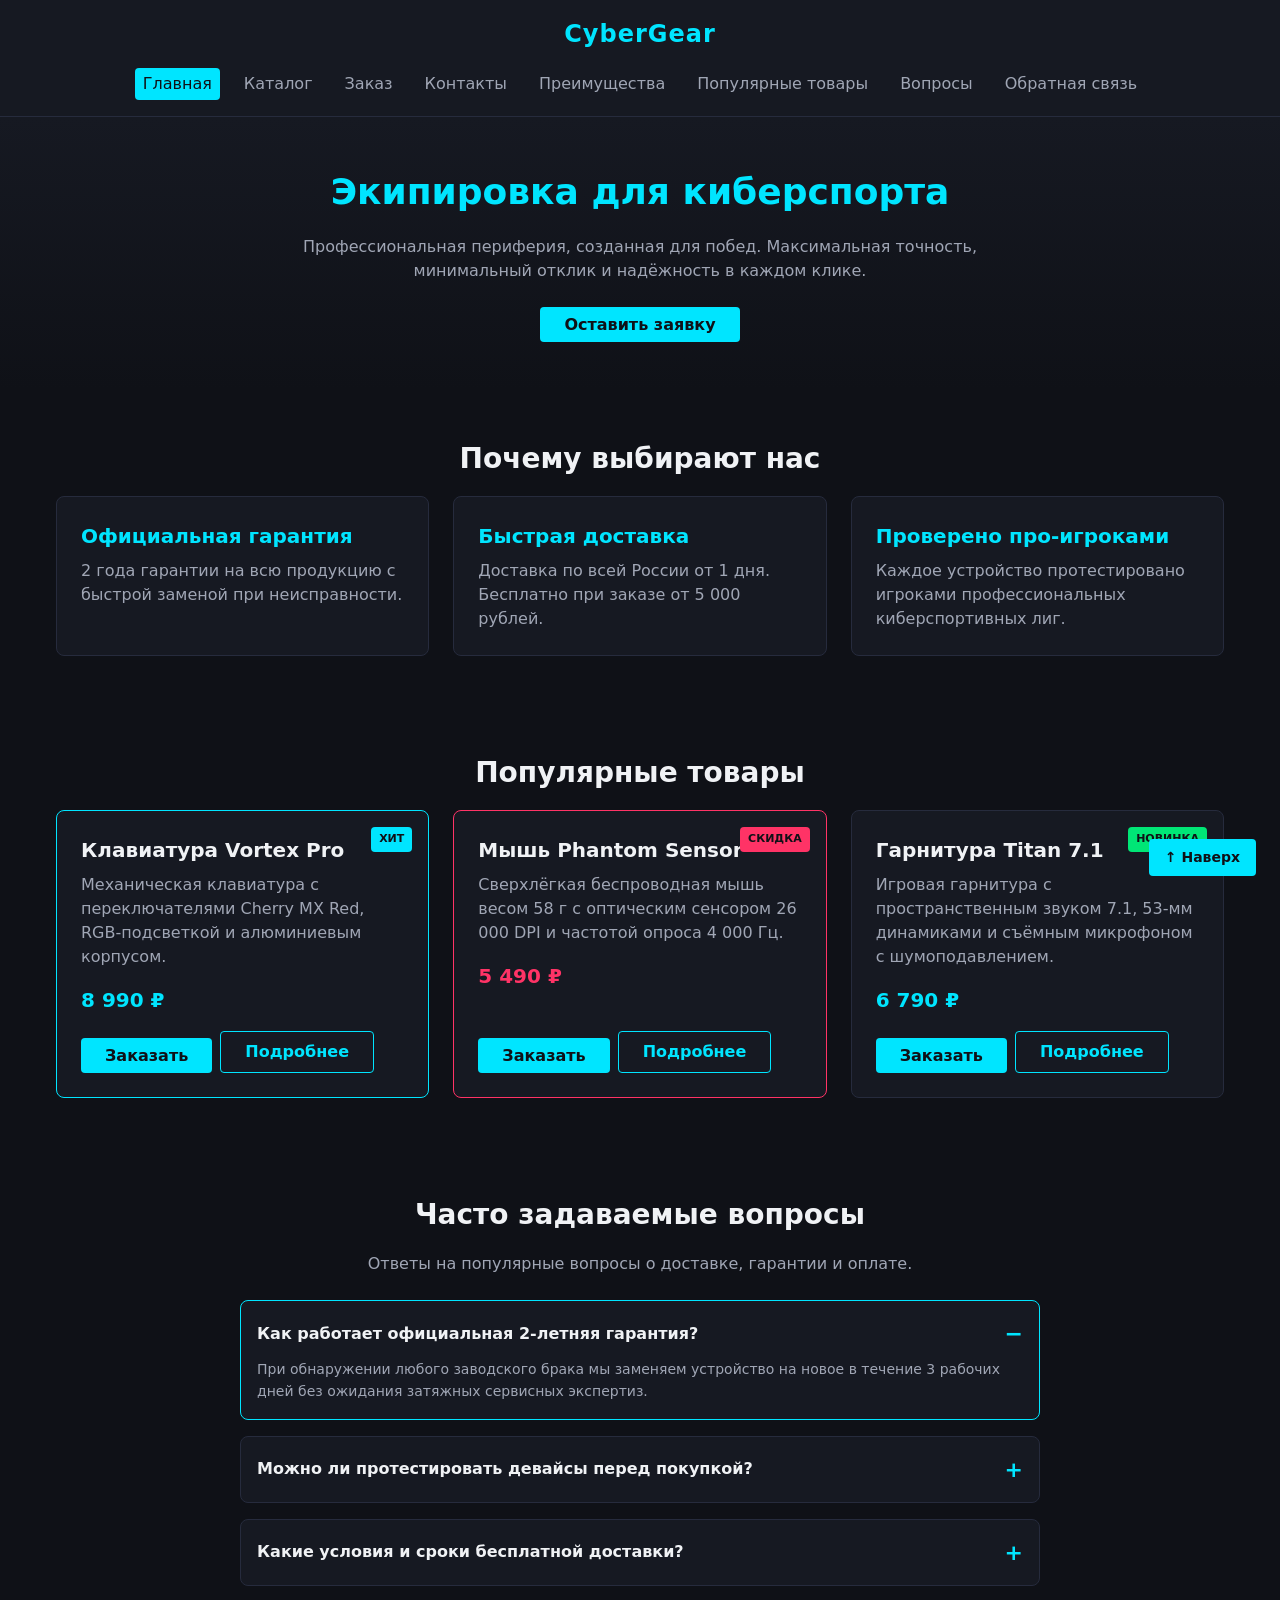
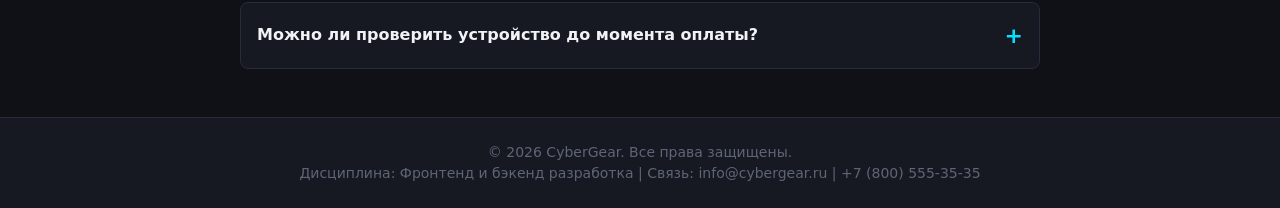
==== commit 00132e23: "feat: expand catalog to 9 items, add 3 product detail pages with tables and images, add FAQ section" ====
--- a/index.html
+++ b/index.html
@@ -19,11 +19,11 @@
         <ul class="site-nav__list">
           <li class="site-nav__item"><a class="site-nav__link site-nav__link--active" href="index.html">Главная</a></li>
           <li class="site-nav__item"><a class="site-nav__link" href="catalog.html">Каталог</a></li>
-          <li class="site-nav__item"><a class="site-nav__link" href="product.html">Товар</a></li>
           <li class="site-nav__item"><a class="site-nav__link" href="order.html">Заказ</a></li>
           <li class="site-nav__item"><a class="site-nav__link" href="contacts.html">Контакты</a></li>
           <li class="site-nav__item"><a class="site-nav__link" href="index.html#advantages">Преимущества</a></li>
           <li class="site-nav__item"><a class="site-nav__link" href="index.html#popular">Популярные товары</a></li>
+          <li class="site-nav__item"><a class="site-nav__link" href="index.html#faq">Вопросы</a></li>
           <li class="site-nav__item"><a class="site-nav__link" href="index.html#contacts">Обратная связь</a></li>
         </ul>
       </nav>
@@ -77,7 +77,7 @@
           <p class="product-card__price">5 490 &#8381;</p>
           <div class="product-card__actions">
             <button class="button button--primary product-card__button" type="button" data-product="Мышь Phantom Sensor">Заказать</button>
-            <a class="button button--secondary" href="product.html">Подробнее</a>
+            <a class="button button--secondary" href="product-2.html">Подробнее</a>
           </div>
         </article>
         <article class="product-card">
@@ -87,9 +87,33 @@
           <p class="product-card__price">6 790 &#8381;</p>
           <div class="product-card__actions">
             <button class="button button--primary product-card__button" type="button" data-product="Гарнитура Titan 7.1">Заказать</button>
-            <a class="button button--secondary" href="product.html">Подробнее</a>
+            <a class="button button--secondary" href="product-3.html">Подробнее</a>
           </div>
         </article>
+      </div>
+    </section>
+
+    <!-- Блок часто задаваемых вопросов (FAQ) -->
+    <section class="section" id="faq">
+      <h2 class="section__title">Часто задаваемые вопросы</h2>
+      <p class="section__description">Ответы на популярные вопросы о доставке, гарантии и оплате.</p>
+      <div class="faq-list">
+        <details class="faq-item" open>
+          <summary class="faq-question">Как работает официальная 2-летняя гарантия?</summary>
+          <p class="faq-answer">При обнаружении любого заводского брака мы заменяем устройство на новое в течение 3 рабочих дней без ожидания затяжных сервисных экспертиз.</p>
+        </details>
+        <details class="faq-item">
+          <summary class="faq-question">Можно ли протестировать девайсы перед покупкой?</summary>
+          <p class="faq-answer">Да, в нашем фирменном шоуруме по адресу г. Москва, пр-т Вернадского, д. 78 открыта интерактивная демо-зона со всеми моделями каталога.</p>
+        </details>
+        <details class="faq-item">
+          <summary class="faq-question">Какие условия и сроки бесплатной доставки?</summary>
+          <p class="faq-answer">Доставка курьером по всей России полностью бесплатна при сумме заказа от 5 000 рублей. Срок доставки составляет от 1 до 3 рабочих дней.</p>
+        </details>
+        <details class="faq-item">
+          <summary class="faq-question">Можно ли проверить устройство до момента оплаты?</summary>
+          <p class="faq-answer">Да, при получении у курьера вы можете вскрыть посылку, осмотреть комплектацию и целостность устройства перед подтверждением платежа.</p>
+        </details>
       </div>
     </section>
   </main>
@@ -124,10 +148,6 @@
           <label class="order-form__label" for="order-product">Интересующий товар</label>
           <input class="order-form__input" type="text" id="order-product" name="product" readonly>
         </div>
-        <div class="order-form__field">
-          <label class="order-form__label" for="order-comment">Комментарий к заказу</label>
-          <textarea class="order-form__textarea" id="order-comment" name="comment" rows="3" placeholder="Укажите пожелания или адрес доставки"></textarea>
-        </div>
         <div class="order-form__field order-form__field--checkbox">
           <label class="order-form__checkbox-label" for="order-agreement">
             <input class="order-form__checkbox" type="checkbox" id="order-agreement" name="agreement" required>
--- a/css/style.css
+++ b/css/style.css
@@ -58,8 +58,11 @@
   outline-offset: 4px;
 }
 
-/* Шапка и навигация (БЭМ + Flexbox) */
+/* Шапка и навигация (Sticky + БЭМ + Flexbox) */
 .site-header {
+  position: sticky;
+  top: 0;
+  z-index: 50;
   background-color: var(--bg-secondary);
   border-bottom: 1px solid var(--border-color);
 }
@@ -346,7 +349,7 @@
 .catalog-filters {
   grid-area: filters;
   position: sticky;
-  top: var(--space-md);
+  top: 120px;
   background-color: var(--bg-secondary);
   border: 1px solid var(--border-color);
   border-radius: var(--radius-md);
@@ -396,14 +399,41 @@
 .product-detail {
   display: grid;
   grid-template-columns: 1fr 1fr;
-  gap: var(--space-lg);
+  gap: var(--space-xl);
   align-items: center;
   margin-bottom: var(--space-xl);
 }
 
-.product-detail__svg {
+.product-detail__media {
   width: 100%;
-  height: auto;
+  max-width: 500px;
+}
+
+.product-detail__image {
+  width: 100%;
+  height: 320px;
+  object-fit: cover;
+  border-radius: var(--radius-md);
+  border: 1px solid var(--border-color);
+  background-color: var(--bg-secondary);
+  display: block;
+}
+
+.product-detail__info {
+  position: relative;
+  display: flex;
+  flex-direction: column;
+  gap: var(--space-sm);
+}
+
+.product-detail__title {
+  font-size: var(--font-size-h1);
+  color: var(--text-primary);
+}
+
+.product-detail__description {
+  color: var(--text-secondary);
+  line-height: 1.6;
 }
 
 .product-detail__price {
@@ -445,6 +475,59 @@
 .product-table th {
   background-color: var(--bg-tertiary);
   color: var(--text-primary);
+}
+
+/* Блок FAQ (Часто задаваемые вопросы) */
+.faq-list {
+  max-width: 800px;
+  margin: 0 auto;
+  display: grid;
+  gap: var(--space-md);
+}
+
+.faq-item {
+  background-color: var(--bg-secondary);
+  border: 1px solid var(--border-color);
+  border-radius: var(--radius-md);
+  padding: var(--space-md);
+  transition: border-color var(--transition-fast);
+}
+
+.faq-item[open] {
+  border-color: var(--accent-primary);
+}
+
+.faq-question {
+  font-weight: 600;
+  font-size: var(--font-size-base);
+  color: var(--text-primary);
+  cursor: pointer;
+  list-style: none;
+  display: flex;
+  justify-content: space-between;
+  align-items: center;
+}
+
+.faq-question::-webkit-details-marker {
+  display: none;
+}
+
+.faq-question::after {
+  content: "+";
+  color: var(--accent-primary);
+  font-size: 22px;
+  font-weight: 700;
+}
+
+.faq-item[open] .faq-question::after {
+  content: "−";
+}
+
+.faq-answer {
+  margin-top: var(--space-sm);
+  color: var(--text-secondary);
+  font-size: var(--font-size-sm);
+  line-height: 1.6;
 }
 
 /* Страница заказа */
@@ -589,7 +672,7 @@
   color: var(--text-primary);
 }
 
-/* Кнопка «Наверх» (position: fixed + z-index) */
+/* Кнопка «Наверх» */
 .back-to-top {
   position: fixed;
   right: var(--space-lg);
